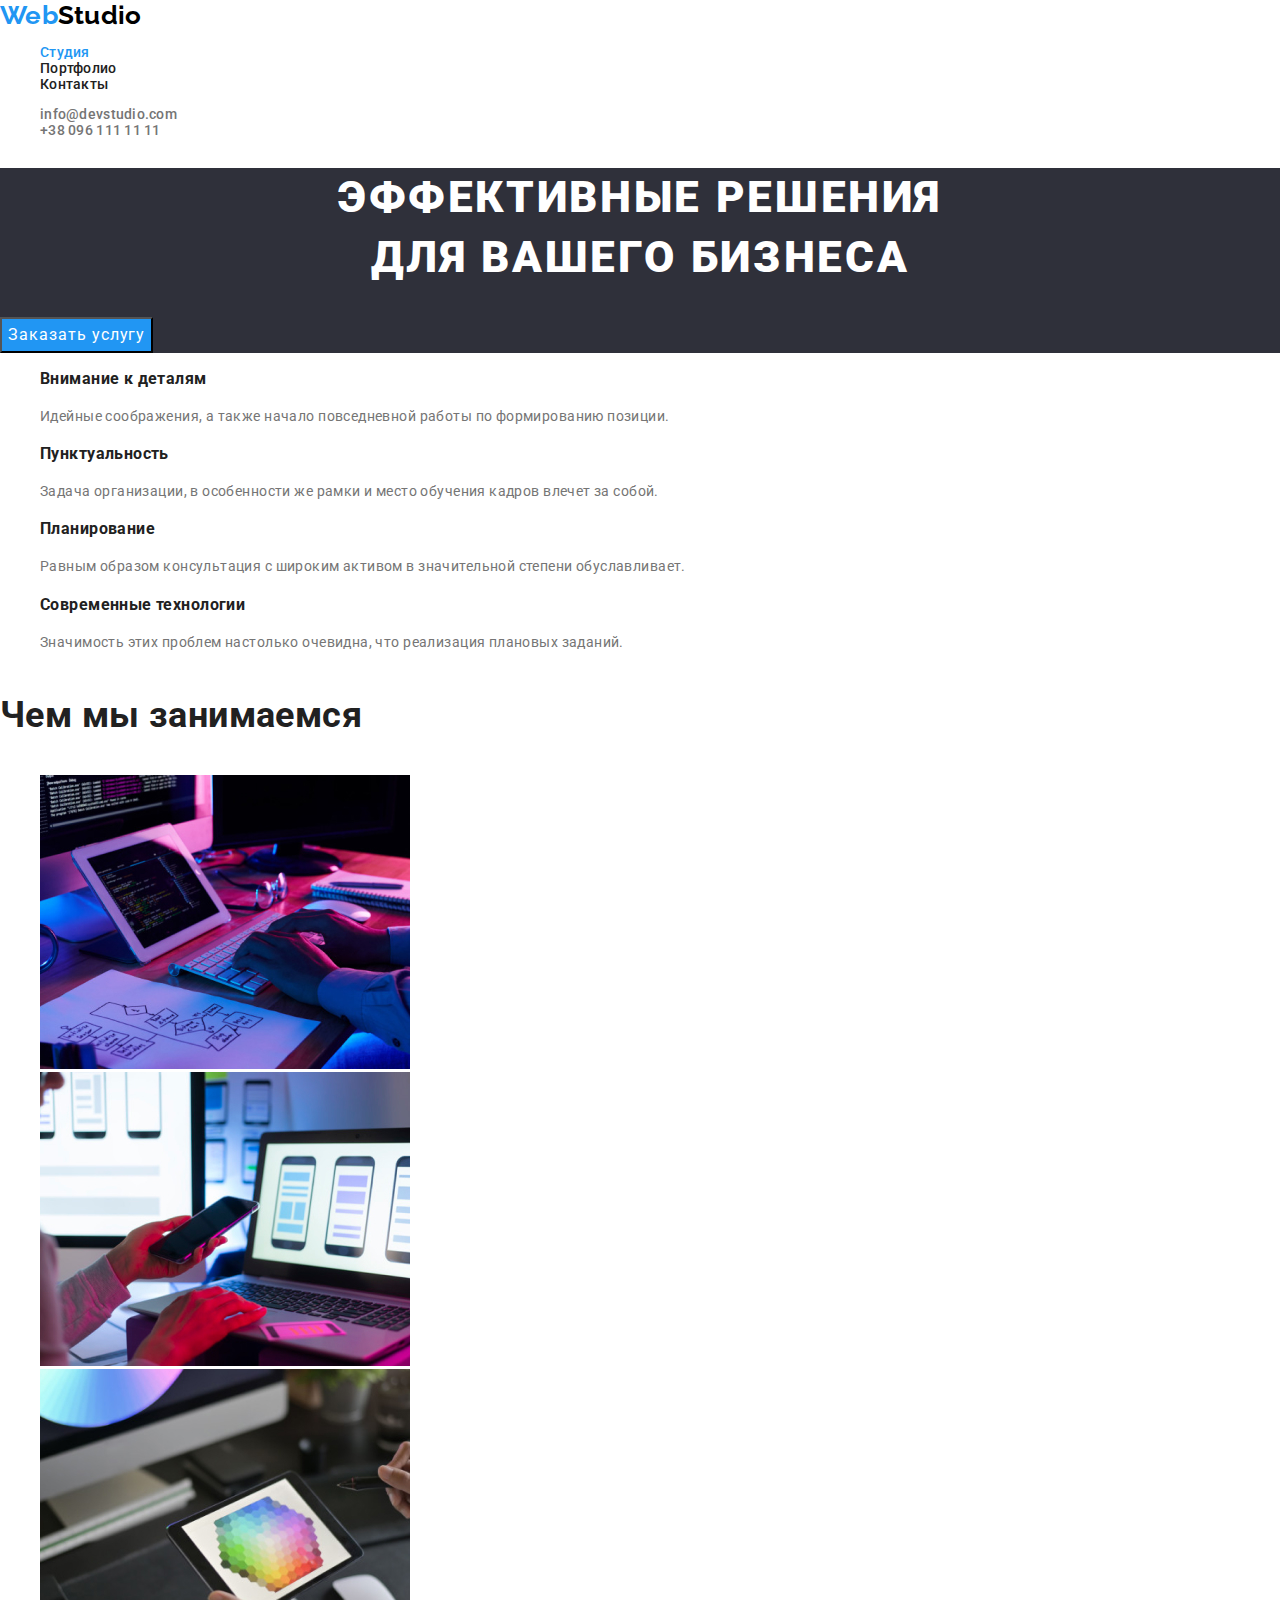
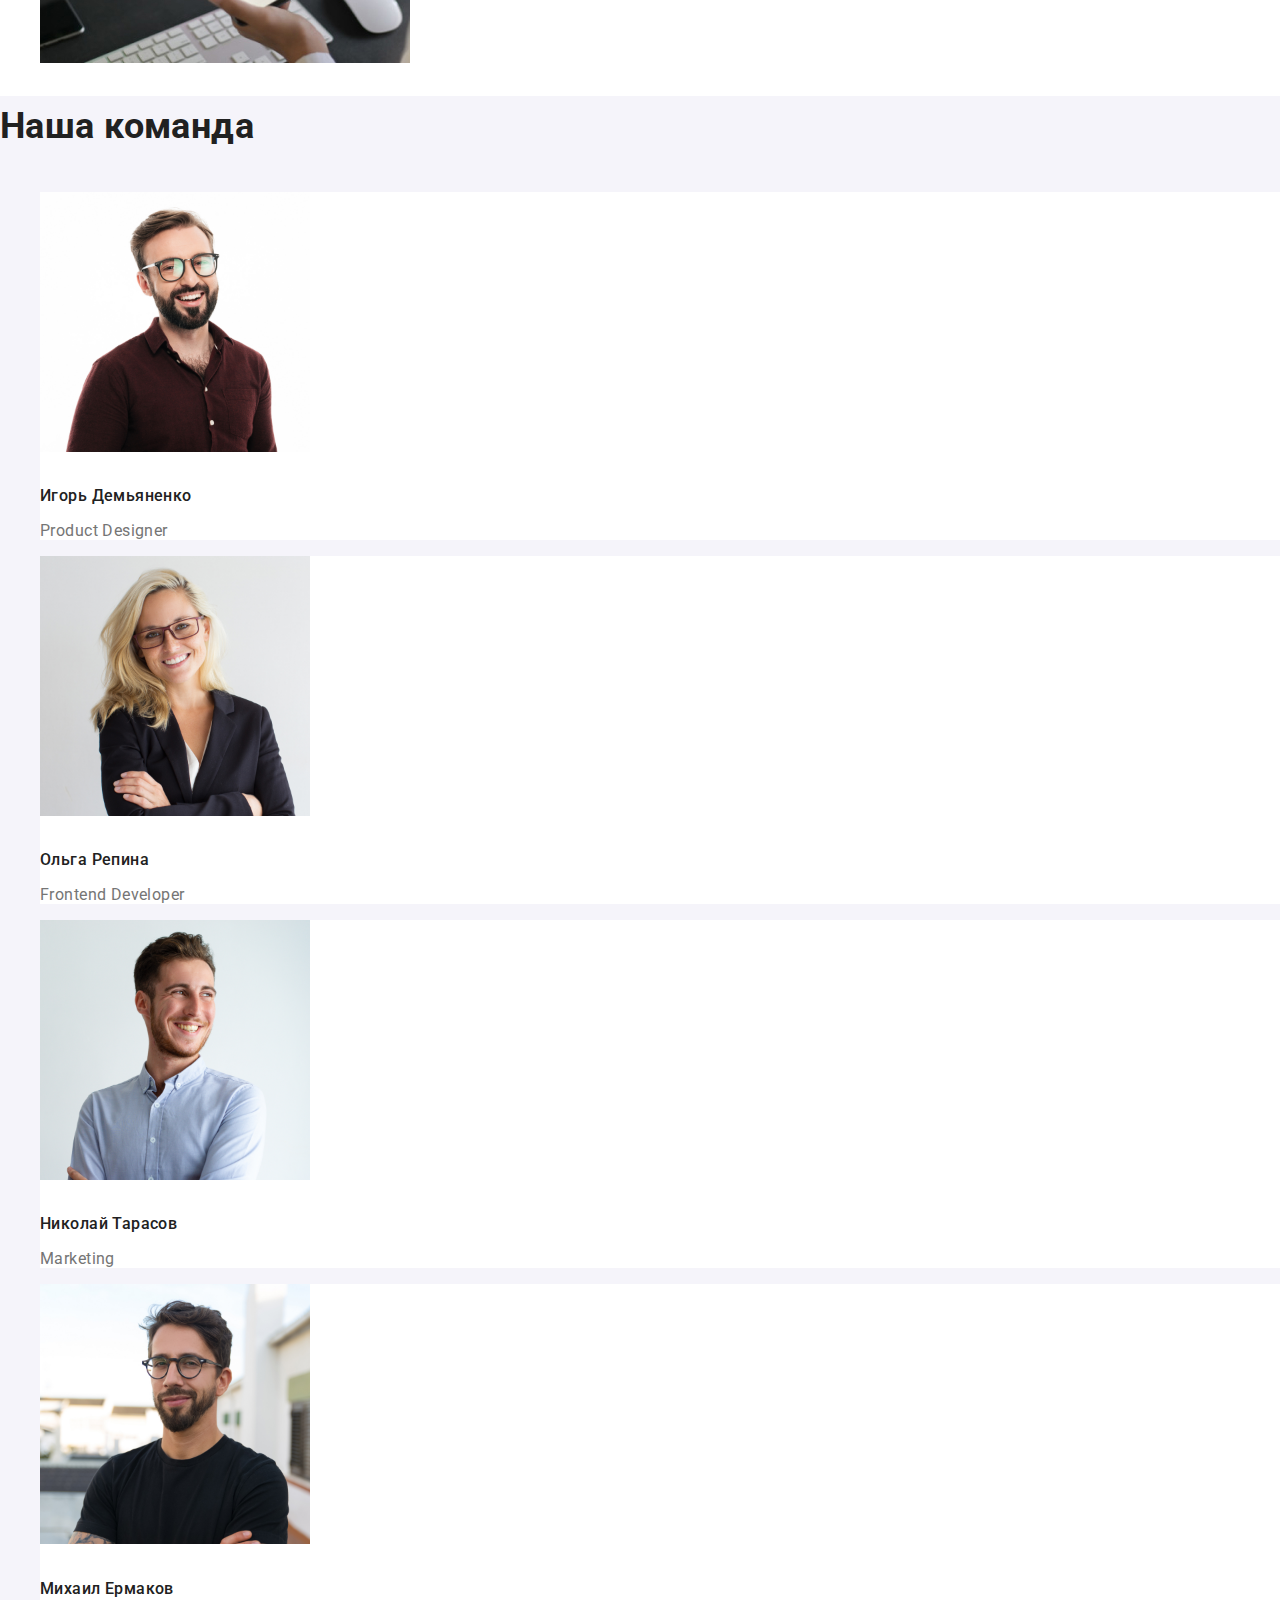
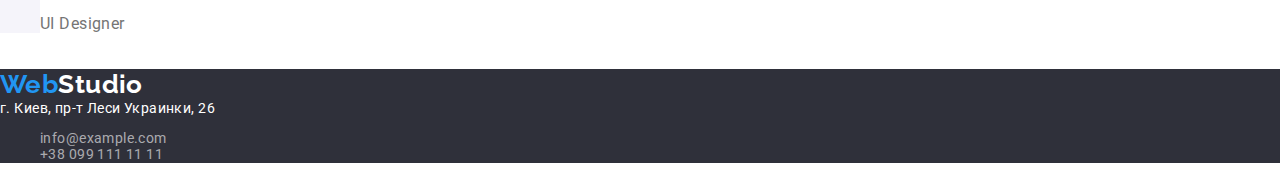
==== index.html @ c45b16a7 "Cоздание нового проекта" ====
<!DOCTYPE html>
<html lang="ru">
<head>
    <meta charset="UTF-8">
    <meta name="viewport" content="width=device-width, initial-scale=1.0">
    <title>WebStudio</title>
    <link rel="stylesheet" href="https://cdnjs.cloudflare.com/ajax/libs/modern-normalize/1.0.0/modern-normalize.min.css">
    <link rel="preconnect" href="https://fonts.gstatic.com">
    <link href="https://fonts.googleapis.com/css2?family=Raleway:wght@700&family=Roboto:wght@400;500;700;900&display=swap" rel="stylesheet">
    <link rel="stylesheet" href="./css/styles.css">
</head>
<body>
<!--Header-->
    <header class="header">

        <nav>
            <a href="./index.html" class="logo-studio"><span class="logo-web">Web</span>Studio</a>
            <ul class="site-nav list">
                <li><a href="./index.html" class="nav-link current">Студия</a></li>
                <li><a href="./portfolio.html" class="nav-link">Портфолио</a></li>                
                <li><a href="" class="nav-link">Контакты</a></li>
            </ul>
        </nav>    
        <ul class="contact list">
            <li><a href="mailto:info@devstudio.com" class="contact-link">info@devstudio.com</a></li>
            <li><a href="tel:+380961111111" class="contact-link">+38 096 111 11 11</a></li>
        </ul>
    </header>
    <main>

        <!--Hero-->

        <section class="section-hero">
        <h1 class="main-theme">ЭФФЕКТИВНЫЕ РЕШЕНИЯ <br> ДЛЯ ВАШЕГО БИЗНЕСА</h1>
        <button type="button" class="hero-button">Заказать услугу</button>        
        </section>
        <!--Преимущества(advantages)-->
        <section class="advantages">
        <h2 class="advantages-title">Преимущества</h2>
        <ul class="list-advantages list">
            <li>
                <h3 class="title">Внимание к деталям</h3>
                <p class="description">Идейные соображения, а также начало повседневной работы по формированию позиции.</p>
            </li>
            <li>
                <h3 class="title">Пунктуальность</h3>
                <p class="description">Задача организации, в особенности же рамки и место обучения кадров влечет за собой.</p>
            </li>
            <li>
                <h3 class="title">Планирование</h3>
                <p class="description">Равным образом консультация с широким активом в значительной степени обуславливает.</p>
            </li>
            <li>
                <h3 class="title">Современные технологии</h3>
                <p class="description">Значимость этих проблем настолько очевидна, что реализация плановых заданий.</p>
            </li>
        </ul>
        </section>

        <!--Чем мы занимаемся(work)-->

        <section class="work">
        <h2 class="work-title">Чем мы занимаемся</h2>
           <ul class="work-img list">
               <li><img src="./images/img_1.jpg" alt="" width="370"></li> 
               <li><img src="./images/img_2.jpg" alt="" width="370"></li> 
               <li><img src="./images/img_3.jpg" alt="" width="370"></li> 
            </ul>    
        </section>

        <!--Наша команда(command)-->

        <section class="command">
        <h2 class="command-title">Наша команда</h2>
        <ul class="command-title list">
            <li class="bloc-command">
                <img src="./images/igor.jpg" alt="Игорь Демьяненко" width="270">
                <h3 class="employee">Игорь Демьяненко</h3>
                <p class="specialty">Product Designer</p>
            </li>
            <li class="bloc-command">
                <img src="./images/olga.jpg" alt="Ольга Репина" width="270">
                <h3 class="employee">Ольга Репина</h3>
                <p class="specialty">Frontend Developer</p>
            </li>
            <li class="bloc-command">
                <img src="./images/nikolay.jpg" alt="Николай Тарасов" width="270">
                <h3 class="employee">Николай Тарасов</h3>
                <p class="specialty">Marketing</p>
            </li>
            <li class="bloc-command">
                <img src="./images/mihail.jpg" alt="Михаил Ермаков" width="270">
                <h3 class="employee">Михаил Ермаков</h3>
                <p class="specialty">UI Designer</p>
            </li>
        </ul>
        </section>
    </main>  

    <!--Footer-->

    <footer class="footer">
        <a href="./index.html" class="log-studio"><span class="logo-web">Web</span>Studio</a>               
        <address class="address">г. Киев, пр-т Леси Украинки, 26</address>        
        <ul class="contact-footer list">
            <li><a href="mailto:info@example.com" class="mail-tel">info@example.com</a></li>
            <li><a href="tel:+380991111111" class="mail-tel">+38 099 111 11 11</a></li>
        </ul>
    </footer>      
</body>
---- css/styles.css ----
/* Цвет Header фона background: #FFFFFF */
/* Цвет Hero фона background: #2F303A */
/* Цвет Преимущества(advantages) фона background: #E5E5E5 */
/* Цвет Чем мы занимаемся(work) фона background: #E5E5E5 */
/* Цвет Наша команда(command) фона background: #F5F4FA */
/* Цвет Наша команда(command) фона background: #2F303A*/
/* Цвет фона фильтра кнопок background: #F5F4FA */

:root {
  --main-text-color: #212121;
  --secondary-text-color: #757575;
  --accent-text-color: #2196f3;
  --white-text-color: #ffffff;
  --footer-text-color: rgba(255, 255, 255, 0.6);
  --logstudio-color: #000000;
  --background-footer-hero: #2f303a;
  --bg-command-color: #f5f4fa;
}

body {
  font-family: "Roboto", sans-serif;
  font-weight: 400;
  font-size: 14px;
  letter-spacing: 0.03em;

  background-color: var(--white-text-color);
}

.list {
  list-style: none;
}

a {
  text-decoration: none;
}

/* Header */

.header {
  background-color: var(--white-text-color);

  font-weight: 500;
  line-height: 1.14;
  letter-spacing: 0.02em;
}

.logo-studio {
  font-family: Raleway;
  font-weight: 700;
  font-size: 26px;
  line-height: 1.19;
  color: var(--logstudio-color);
}
.logo-web {
  color: var(--accent-text-color);
}

.nav-link {
  color: var(--main-text-color);
}
.site-nav .nav-link:hover,
.site-nav .nav-link:focus {
  color: var(--accent-text-color);
}

.site-nav .nav-link.current {
  color: var(--accent-text-color);
}

.contact-link {
  color: var(--secondary-text-color);
}
.contact .contact-link:focus,
.contact .contact-link:hover {
  color: var(--accent-text-color);
}

/* Hero */

.section-hero,
.footer {
  background-color: var(--background-footer-hero);
}

.main-theme {
  text-align: center;
  font-weight: 900;
  font-size: 44px;
  line-height: 1.36;
  letter-spacing: 0.06em;
  color: var(--white-text-color);
}

.hero-button {
  background-color: var(--accent-text-color);

  font-family: inherit;
  font-size: 16px;
  line-height: 1.88;
  letter-spacing: 0.06em;
  color: var(--white-text-color);
}

/* Преимущества(advantages) */

.advantages-title {
  display: none;
}

.title {
  font-weight: 700;
  line-height: 1.14;
  color: var(--main-text-color);
}

.description {
  line-height: 1.71;
  color: var(--secondary-text-color);
}

/* Чем мы занимаемся(work) */

.work-title,
.command-title {
  font-weight: 700;
  font-size: 36px;
  line-height: 1.67;
  color: var(--main-text-color);
}

/* Наша команда(command) */
.command {
  background-color: var(--bg-command-color);
}

.bloc-command {
  background-color: var(--white-text-color);
}

.employee {
  font-weight: 500;
  font-size: 16px;
  line-height: 1.19;
  color: var(--main-text-color);
}

.specialty {
  font-weight: 400;
  font-size: 16px;
  line-height: 1.19;
  color: var(--secondary-text-color);
}
/* Footer */

.log-studio {
  font-family: Raleway;
  font-weight: 700;
  font-size: 26px;
  line-height: 1.19;
  color: var(--white-text-color);
}

.address {
  font-style: normal;
  line-height: 1.17;
  color: var(--white-text-color);
}

.mail-tel {
  line-height: 1.17;
  color: var(--footer-text-color);
}

.mail-tel:hover,
.mail-tel:focus {
  color: var(--accent-text-color);
}

/* ПОРТФОЛИО */

.title-filter {
  display: none;
}
.title-portfolio {
  display: none;
}

/* Фильтр работ */

.button-filter {
  background-color: var(--bg-command-color);

  font-family: inherit;
  font-weight: 500;
  font-size: 16px;
  line-height: 1.63;
  letter-spacing: 0.03em;
  color: var(--main-text-color);
}

.filter-work .button-filter:hover,
.filter-work .button-filter:focus {
  background-color: var(--accent-text-color);
  color: var(--white-text-color);
}

/*Направления работ по фильтру */

/* Наименование примеров направлений работ */
.example {
  font-weight: 700;
  font-size: 18px;
  line-height: 2;
  letter-spacing: 0.06em;
  color: var(--main-text-color);
}

.directions {
  font-size: 16px;
  line-height: 1.875;
  color: var(--secondary-text-color);
}
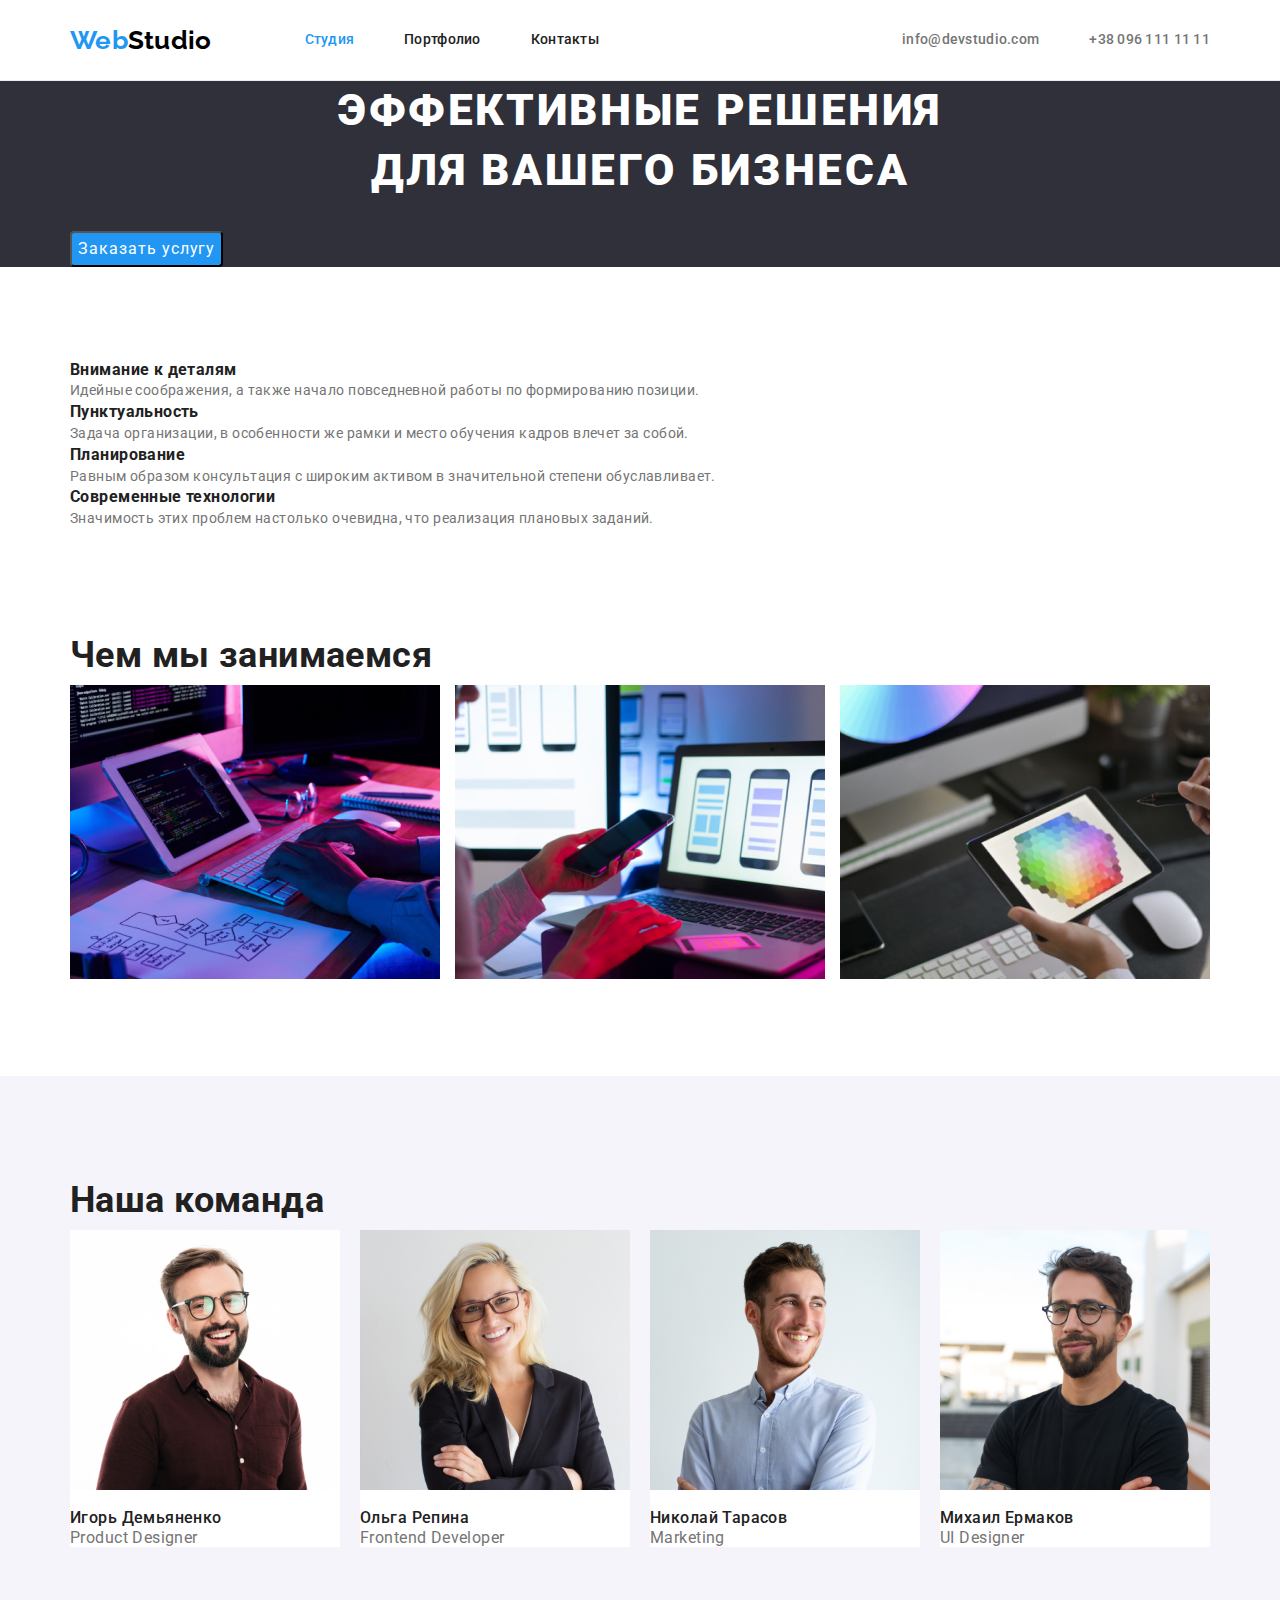
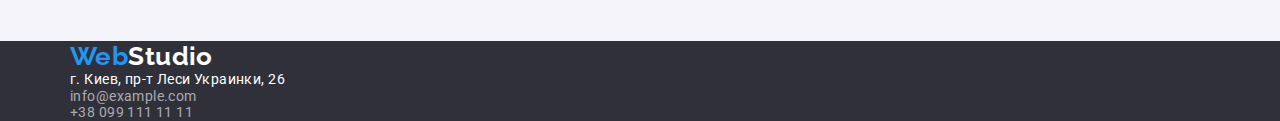
==== commit a43ef372: "flex" ====
--- a/index.html
+++ b/index.html
@@ -12,99 +12,110 @@
 <body>
 <!--Header-->
     <header class="header">
-
-        <nav>
+        <div class="container">
             <a href="./index.html" class="logo-studio"><span class="logo-web">Web</span>Studio</a>
-            <ul class="site-nav list">
-                <li><a href="./index.html" class="nav-link current">Студия</a></li>
-                <li><a href="./portfolio.html" class="nav-link">Портфолио</a></li>                
-                <li><a href="" class="nav-link">Контакты</a></li>
+            <nav class="nav">                
+                <ul class="site-nav list">
+                    <li class="item"><a href="./index.html" class="nav-link current">Студия</a></li>
+                    <li class="item"><a href="./portfolio.html" class="nav-link">Портфолио</a></li>                
+                    <li class="item"><a href="" class="nav-link">Контакты</a></li>
+                </ul>
+            </nav>    
+            <ul class="contact list">
+                <li class="item"><a href="mailto:info@devstudio.com" class="contact-link">info@devstudio.com</a></li>
+                <li class="item"><a href="tel:+380961111111" class="contact-link">+38 096 111 11 11</a></li>
             </ul>
-        </nav>    
-        <ul class="contact list">
-            <li><a href="mailto:info@devstudio.com" class="contact-link">info@devstudio.com</a></li>
-            <li><a href="tel:+380961111111" class="contact-link">+38 096 111 11 11</a></li>
-        </ul>
+        </div>
     </header>
     <main>
 
         <!--Hero-->
 
         <section class="section-hero">
-        <h1 class="main-theme">ЭФФЕКТИВНЫЕ РЕШЕНИЯ <br> ДЛЯ ВАШЕГО БИЗНЕСА</h1>
-        <button type="button" class="hero-button">Заказать услугу</button>        
+            <div class="container">
+                <h1 class="main-theme">ЭФФЕКТИВНЫЕ РЕШЕНИЯ <br> ДЛЯ ВАШЕГО БИЗНЕСА</h1>
+                <button type="button" class="hero-button">Заказать услугу</button>   
+            </div>         
         </section>
         <!--Преимущества(advantages)-->
         <section class="advantages">
-        <h2 class="advantages-title">Преимущества</h2>
-        <ul class="list-advantages list">
-            <li>
-                <h3 class="title">Внимание к деталям</h3>
-                <p class="description">Идейные соображения, а также начало повседневной работы по формированию позиции.</p>
-            </li>
-            <li>
-                <h3 class="title">Пунктуальность</h3>
-                <p class="description">Задача организации, в особенности же рамки и место обучения кадров влечет за собой.</p>
-            </li>
-            <li>
-                <h3 class="title">Планирование</h3>
-                <p class="description">Равным образом консультация с широким активом в значительной степени обуславливает.</p>
-            </li>
-            <li>
-                <h3 class="title">Современные технологии</h3>
-                <p class="description">Значимость этих проблем настолько очевидна, что реализация плановых заданий.</p>
-            </li>
-        </ul>
+            <div class="container">
+                <h2 class="advantages-title">Преимущества</h2>
+                <ul class="list-advantages list">
+                    <li class="item-list">
+                        <h3 class="title">Внимание к деталям</h3>
+                        <p class="description">Идейные соображения, а также начало повседневной работы по формированию позиции.</p>
+                    </li>
+                    <li class="item-list">
+                        <h3 class="title">Пунктуальность</h3>
+                        <p class="description">Задача организации, в особенности же рамки и место обучения кадров влечет за собой.</p>
+                    </li>
+                    <li class="item-list">
+                        <h3 class="title">Планирование</h3>
+                        <p class="description">Равным образом консультация с широким активом в значительной степени обуславливает.</p>
+                    </li>
+                    <li class="item-list">
+                        <h3 class="title">Современные технологии</h3>
+                        <p class="description">Значимость этих проблем настолько очевидна, что реализация плановых заданий.</p>
+                    </li>
+                </ul>
+            </div>    
         </section>
 
         <!--Чем мы занимаемся(work)-->
 
         <section class="work">
-        <h2 class="work-title">Чем мы занимаемся</h2>
-           <ul class="work-img list">
-               <li><img src="./images/img_1.jpg" alt="" width="370"></li> 
-               <li><img src="./images/img_2.jpg" alt="" width="370"></li> 
-               <li><img src="./images/img_3.jpg" alt="" width="370"></li> 
-            </ul>    
+            <div class="container">
+                <h2 class="work-title">Чем мы занимаемся</h2>
+                <ul class="work-img list">
+                    <li class="item"><img src="./images/img_1.jpg" alt="" width="370"></li> 
+                    <li class="item"><img src="./images/img_2.jpg" alt="" width="370"></li> 
+                    <li class="item"><img src="./images/img_3.jpg" alt="" width="370"></li> 
+                </ul>  
+            </div>       
         </section>
 
-        <!--Наша команда(command)-->
+            <!--Наша команда(command)-->
 
         <section class="command">
-        <h2 class="command-title">Наша команда</h2>
-        <ul class="command-title list">
-            <li class="bloc-command">
-                <img src="./images/igor.jpg" alt="Игорь Демьяненко" width="270">
-                <h3 class="employee">Игорь Демьяненко</h3>
-                <p class="specialty">Product Designer</p>
-            </li>
-            <li class="bloc-command">
-                <img src="./images/olga.jpg" alt="Ольга Репина" width="270">
-                <h3 class="employee">Ольга Репина</h3>
-                <p class="specialty">Frontend Developer</p>
-            </li>
-            <li class="bloc-command">
-                <img src="./images/nikolay.jpg" alt="Николай Тарасов" width="270">
-                <h3 class="employee">Николай Тарасов</h3>
-                <p class="specialty">Marketing</p>
-            </li>
-            <li class="bloc-command">
-                <img src="./images/mihail.jpg" alt="Михаил Ермаков" width="270">
-                <h3 class="employee">Михаил Ермаков</h3>
-                <p class="specialty">UI Designer</p>
-            </li>
-        </ul>
+            <div class="container">
+                <h2 class="command-title">Наша команда</h2>
+                <ul class="command-title list">
+                    <li class="bloc-command">
+                        <img src="./images/igor.jpg" alt="Игорь Демьяненко" width="270">
+                        <h3 class="employee">Игорь Демьяненко</h3>
+                        <p class="specialty">Product Designer</p>
+                    </li>
+                    <li class="bloc-command">
+                        <img src="./images/olga.jpg" alt="Ольга Репина" width="270">
+                        <h3 class="employee">Ольга Репина</h3>
+                        <p class="specialty">Frontend Developer</p>
+                    </li>
+                    <li class="bloc-command">
+                        <img src="./images/nikolay.jpg" alt="Николай Тарасов" width="270">
+                        <h3 class="employee">Николай Тарасов</h3>
+                        <p class="specialty">Marketing</p>
+                    </li>
+                    <li class="bloc-command">
+                        <img src="./images/mihail.jpg" alt="Михаил Ермаков" width="270">
+                        <h3 class="employee">Михаил Ермаков</h3>
+                        <p class="specialty">UI Designer</p>
+                    </li>
+                </ul>
+            </div>   
         </section>
     </main>  
 
     <!--Footer-->
 
     <footer class="footer">
-        <a href="./index.html" class="log-studio"><span class="logo-web">Web</span>Studio</a>               
-        <address class="address">г. Киев, пр-т Леси Украинки, 26</address>        
-        <ul class="contact-footer list">
+        <div class="container">
+            <a href="./index.html" class="log-studio"><span class="logo-web">Web</span>Studio</a>               
+            <address class="address">г. Киев, пр-т Леси Украинки, 26</address>        
+            <ul class="contact-footer list">
             <li><a href="mailto:info@example.com" class="mail-tel">info@example.com</a></li>
             <li><a href="tel:+380991111111" class="mail-tel">+38 099 111 11 11</a></li>
-        </ul>
+            </ul>
+        </div>    
     </footer>      
 </body>
--- a/css/styles.css
+++ b/css/styles.css
@@ -15,6 +15,7 @@
   --logstudio-color: #000000;
   --background-footer-hero: #2f303a;
   --bg-command-color: #f5f4fa;
+  --border-bottom-heder: #ececec;
 }
 
 body {
@@ -34,6 +35,32 @@
   text-decoration: none;
 }
 
+ul {
+  margin-top: 0;
+  margin-bottom: 0;
+  padding-left: 0;
+}
+
+h1,
+h2,
+h3,
+p {
+  margin-top: 0;
+  margin-bottom: 0;
+}
+
+.container {
+  width: 1170px;
+  margin-left: auto;
+  margin-right: auto;
+  padding: 0 15px;
+}
+
+.work,
+.command {
+  padding: 94px 0;
+}
+
 /* Header */
 
 .header {
@@ -42,9 +69,17 @@
   font-weight: 500;
   line-height: 1.14;
   letter-spacing: 0.02em;
+  border-bottom: 1px solid var(--border-bottom-heder);
+}
+
+.header > .container {
+  display: flex;
+  align-items: center;
 }
 
 .logo-studio {
+  margin-right: 93px;
+
   font-family: Raleway;
   font-weight: 700;
   font-size: 26px;
@@ -55,7 +90,22 @@
   color: var(--accent-text-color);
 }
 
+.nav {
+  margin-right: auto;
+}
+.site-nav {
+  display: flex;
+}
+
+.site-nav > .item:not(:last-child) {
+  margin-right: 50px;
+}
+
 .nav-link {
+  display: block;
+  padding-top: 32px;
+  padding-bottom: 32px;
+
   color: var(--main-text-color);
 }
 .site-nav .nav-link:hover,
@@ -65,6 +115,14 @@
 
 .site-nav .nav-link.current {
   color: var(--accent-text-color);
+}
+
+.contact {
+  display: flex;
+}
+
+.contact > .item:not(:last-child) {
+  margin-right: 50px;
 }
 
 .contact-link {
@@ -83,6 +141,8 @@
 }
 
 .main-theme {
+  padding-bottom: 30px;
+
   text-align: center;
   font-weight: 900;
   font-size: 44px;
@@ -92,6 +152,10 @@
 }
 
 .hero-button {
+  border-radius: 4px;
+
+  cursor: pointer;
+
   background-color: var(--accent-text-color);
 
   font-family: inherit;
@@ -103,8 +167,20 @@
 
 /* Преимущества(advantages) */
 
+.advantages > .container {
+  padding-top: 94px;
+  display: flex;
+}
+12 .list-advantages > .item-list:not(:last-child) {
+  margin-right: auto;
+}
+
 .advantages-title {
-  display: none;
+  position: absolute;
+  clip: rect(0 0 0 0);
+  width: 1px;
+  height: 1px;
+  margin: -1px;
 }
 
 .title {
@@ -128,6 +204,14 @@
   color: var(--main-text-color);
 }
 
+.work-img {
+  display: flex;
+}
+
+.work-img > .item:not(:last-child) {
+  margin-right: auto;
+}
+
 /* Наша команда(command) */
 .command {
   background-color: var(--bg-command-color);
@@ -137,6 +221,14 @@
   background-color: var(--white-text-color);
 }
 
+.command-title {
+  display: flex;
+}
+
+.command-title > .bloc-command:not(:last-child) {
+  margin-right: auto;
+}
+
 .employee {
   font-weight: 500;
   font-size: 16px;
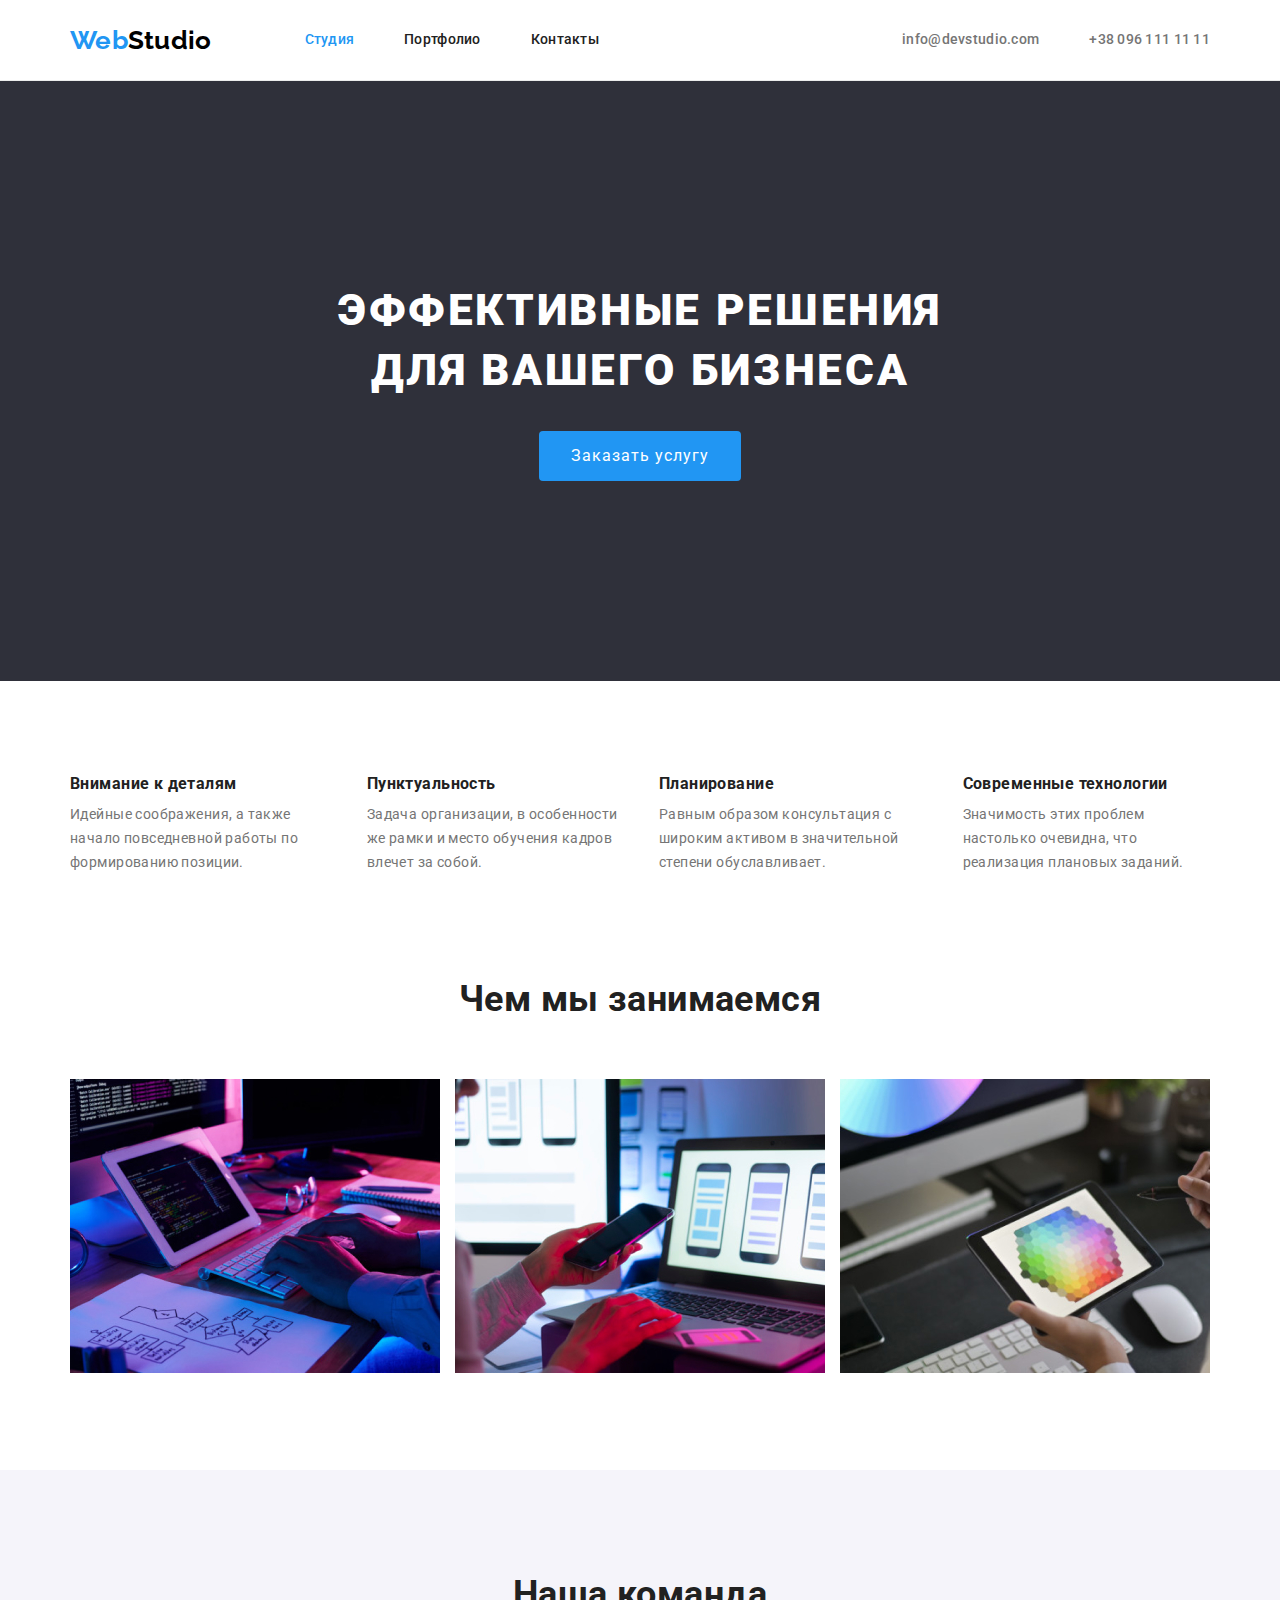
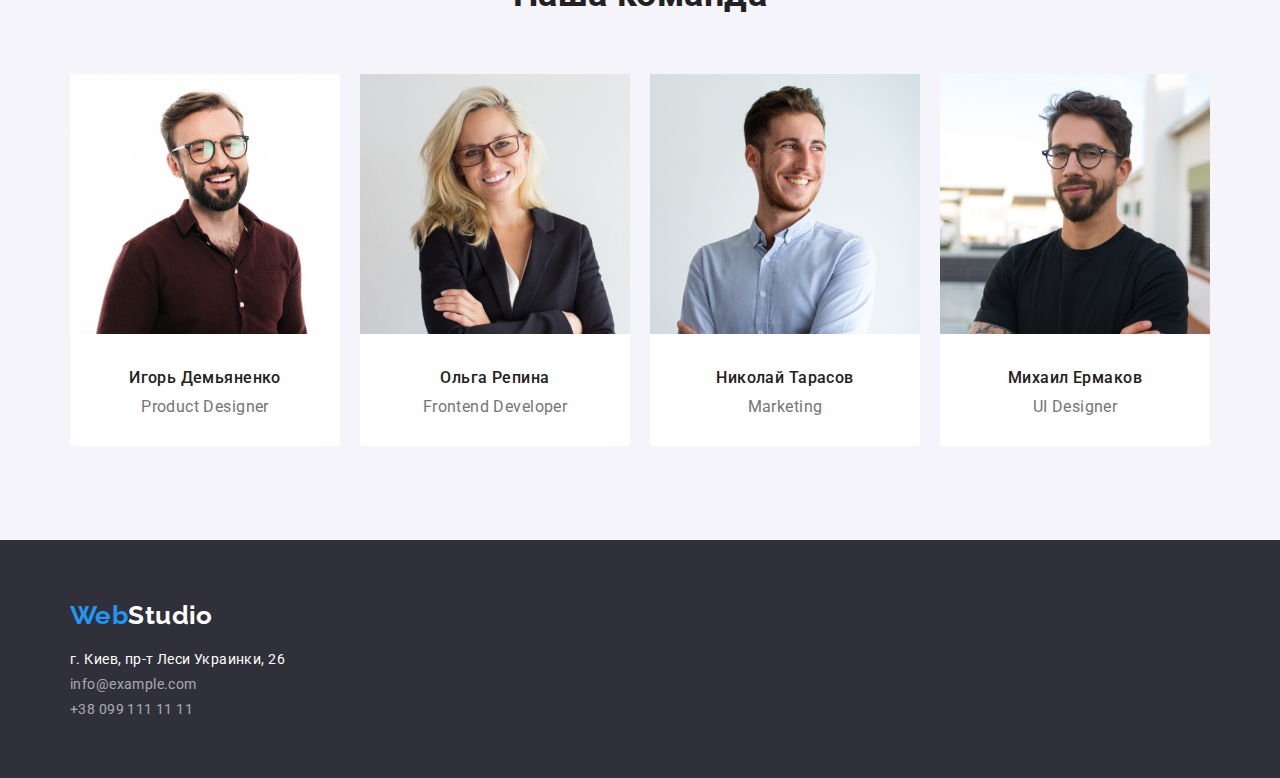
==== commit 6c9ea31b: "Доделал растановку" ====
--- a/index.html
+++ b/index.html
@@ -40,8 +40,8 @@
         <!--Преимущества(advantages)-->
         <section class="advantages">
             <div class="container">
-                <h2 class="advantages-title">Преимущества</h2>
-                <ul class="list-advantages list">
+                <h2 class="advantages-title visually-heeden ">Преимущества</h2>
+                <ul class="list-advantages list" style="display: flex;">
                     <li class="item-list">
                         <h3 class="title">Внимание к деталям</h3>
                         <p class="description">Идейные соображения, а также начало повседневной работы по формированию позиции.</p>
@@ -79,25 +79,25 @@
 
         <section class="command">
             <div class="container">
-                <h2 class="command-title">Наша команда</h2>
+                <h2 class="text-title">Наша команда</h2>
                 <ul class="command-title list">
                     <li class="bloc-command">
-                        <img src="./images/igor.jpg" alt="Игорь Демьяненко" width="270">
+                        <img class="img-command" src="./images/igor.jpg" alt="Игорь Демьяненко" width="270">
                         <h3 class="employee">Игорь Демьяненко</h3>
                         <p class="specialty">Product Designer</p>
                     </li>
                     <li class="bloc-command">
-                        <img src="./images/olga.jpg" alt="Ольга Репина" width="270">
+                        <img class="img-command" src="./images/olga.jpg" alt="Ольга Репина" width="270">
                         <h3 class="employee">Ольга Репина</h3>
                         <p class="specialty">Frontend Developer</p>
                     </li>
                     <li class="bloc-command">
-                        <img src="./images/nikolay.jpg" alt="Николай Тарасов" width="270">
+                        <img class="img-command" src="./images/nikolay.jpg" alt="Николай Тарасов" width="270">
                         <h3 class="employee">Николай Тарасов</h3>
                         <p class="specialty">Marketing</p>
                     </li>
                     <li class="bloc-command">
-                        <img src="./images/mihail.jpg" alt="Михаил Ермаков" width="270">
+                        <img class="img-command" src="./images/mihail.jpg" alt="Михаил Ермаков" width="270">
                         <h3 class="employee">Михаил Ермаков</h3>
                         <p class="specialty">UI Designer</p>
                     </li>
@@ -113,8 +113,8 @@
             <a href="./index.html" class="log-studio"><span class="logo-web">Web</span>Studio</a>               
             <address class="address">г. Киев, пр-т Леси Украинки, 26</address>        
             <ul class="contact-footer list">
-            <li><a href="mailto:info@example.com" class="mail-tel">info@example.com</a></li>
-            <li><a href="tel:+380991111111" class="mail-tel">+38 099 111 11 11</a></li>
+                <li class="footer-link"><a href="mailto:info@example.com" class="mail">info@example.com</a></li>
+                <li class="footer-link"><a href="tel:+380991111111" class="tel">+38 099 111 11 11</a></li>
             </ul>
         </div>    
     </footer>      
--- a/css/styles.css
+++ b/css/styles.css
@@ -16,6 +16,7 @@
   --background-footer-hero: #2f303a;
   --bg-command-color: #f5f4fa;
   --border-bottom-heder: #ececec;
+  --border-directions-work-color: #eeeeee;
 }
 
 body {
@@ -140,8 +141,13 @@
   background-color: var(--background-footer-hero);
 }
 
+.section-hero {
+  padding-top: 200px;
+  padding-bottom: 200px;
+}
+
 .main-theme {
-  padding-bottom: 30px;
+  margin-bottom: 30px;
 
   text-align: center;
   font-weight: 900;
@@ -153,9 +159,15 @@
 
 .hero-button {
   border-radius: 4px;
-
+  display: block;
+  border: none;
   cursor: pointer;
-
+  margin-left: auto;
+  margin-right: auto;
+  padding-top: 10px;
+  padding-bottom: 10px;
+  padding-right: 32px;
+  padding-left: 32px;
   background-color: var(--accent-text-color);
 
   font-family: inherit;
@@ -171,11 +183,11 @@
   padding-top: 94px;
   display: flex;
 }
-12 .list-advantages > .item-list:not(:last-child) {
-  margin-right: auto;
-}
-
-.advantages-title {
+.list-advantages > .item-list:not(:last-child) {
+  margin-right: 30px;
+}
+
+.visually-heeden {
   position: absolute;
   clip: rect(0 0 0 0);
   width: 1px;
@@ -184,6 +196,7 @@
 }
 
 .title {
+  margin-bottom: 10px;
   font-weight: 700;
   line-height: 1.14;
   color: var(--main-text-color);
@@ -197,7 +210,10 @@
 /* Чем мы занимаемся(work) */
 
 .work-title,
-.command-title {
+.text-title {
+  margin-bottom: 50px;
+  text-align: center;
+
   font-weight: 700;
   font-size: 36px;
   line-height: 1.67;
@@ -219,6 +235,7 @@
 
 .bloc-command {
   background-color: var(--white-text-color);
+  border-radius: 0px 0px 4px 4px;
 }
 
 .command-title {
@@ -229,7 +246,14 @@
   margin-right: auto;
 }
 
+.img-command {
+  margin-bottom: 30px;
+}
+
 .employee {
+  margin-bottom: 10px;
+  text-align: center;
+
   font-weight: 500;
   font-size: 16px;
   line-height: 1.19;
@@ -237,12 +261,19 @@
 }
 
 .specialty {
+  margin-bottom: 30px;
+  text-align: center;
+
   font-weight: 400;
   font-size: 16px;
   line-height: 1.19;
   color: var(--secondary-text-color);
 }
 /* Footer */
+.footer {
+  padding-top: 60px;
+  padding-bottom: 60px;
+}
 
 .log-studio {
   font-family: Raleway;
@@ -253,18 +284,28 @@
 }
 
 .address {
+  margin-top: 20px;
   font-style: normal;
   line-height: 1.17;
   color: var(--white-text-color);
 }
 
-.mail-tel {
+.footer-link {
+  margin-top: 9px;
+  display: block;
+}
+.mail,
+.tel {
   line-height: 1.17;
   color: var(--footer-text-color);
 }
 
-.mail-tel:hover,
-.mail-tel:focus {
+.mail:hover,
+.mail:focus {
+  color: var(--accent-text-color);
+}
+.tel:hover,
+.tel:focus {
   color: var(--accent-text-color);
 }
 
@@ -279,7 +320,28 @@
 
 /* Фильтр работ */
 
+.filter {
+  padding-top: 94px;
+  padding-bottom: 94px;
+}
+
+.filter-work > .filter-link:not(:last-child) {
+  margin-right: 8px;
+}
+
+.filter-work {
+  justify-content: center;
+}
+
 .button-filter {
+  margin-bottom: 50px;
+  padding-top: 6px;
+  padding-right: 22px;
+  padding-bottom: 6px;
+  padding-left: 22px;
+  border: none;
+  cursor: pointer;
+
   background-color: var(--bg-command-color);
 
   font-family: inherit;
@@ -299,16 +361,43 @@
 /*Направления работ по фильтру */
 
 /* Наименование примеров направлений работ */
+.scroll {
+  display: flex;
+  flex-wrap: wrap;
+}
+
+.directions-work:not(:nth-child(3n)) {
+  margin-right: auto;
+}
+.directions-work:nth-child(-n + 6) {
+  margin-bottom: 30px;
+}
+.directions-work {
+  border: 1px solid var(--border-directions-work-color);
+}
+
+.img-directions {
+  margin-bottom: 20px;
+}
+
 .example {
   font-weight: 700;
   font-size: 18px;
   line-height: 2;
   letter-spacing: 0.06em;
   color: var(--main-text-color);
+
+  padding-right: 24px;
+  padding-left: 24px;
+  margin-bottom: 4px;
 }
 
 .directions {
   font-size: 16px;
   line-height: 1.875;
   color: var(--secondary-text-color);
-}
+
+  margin-bottom: 20px;
+  padding-right: 24px;
+  padding-left: 24px;
+}
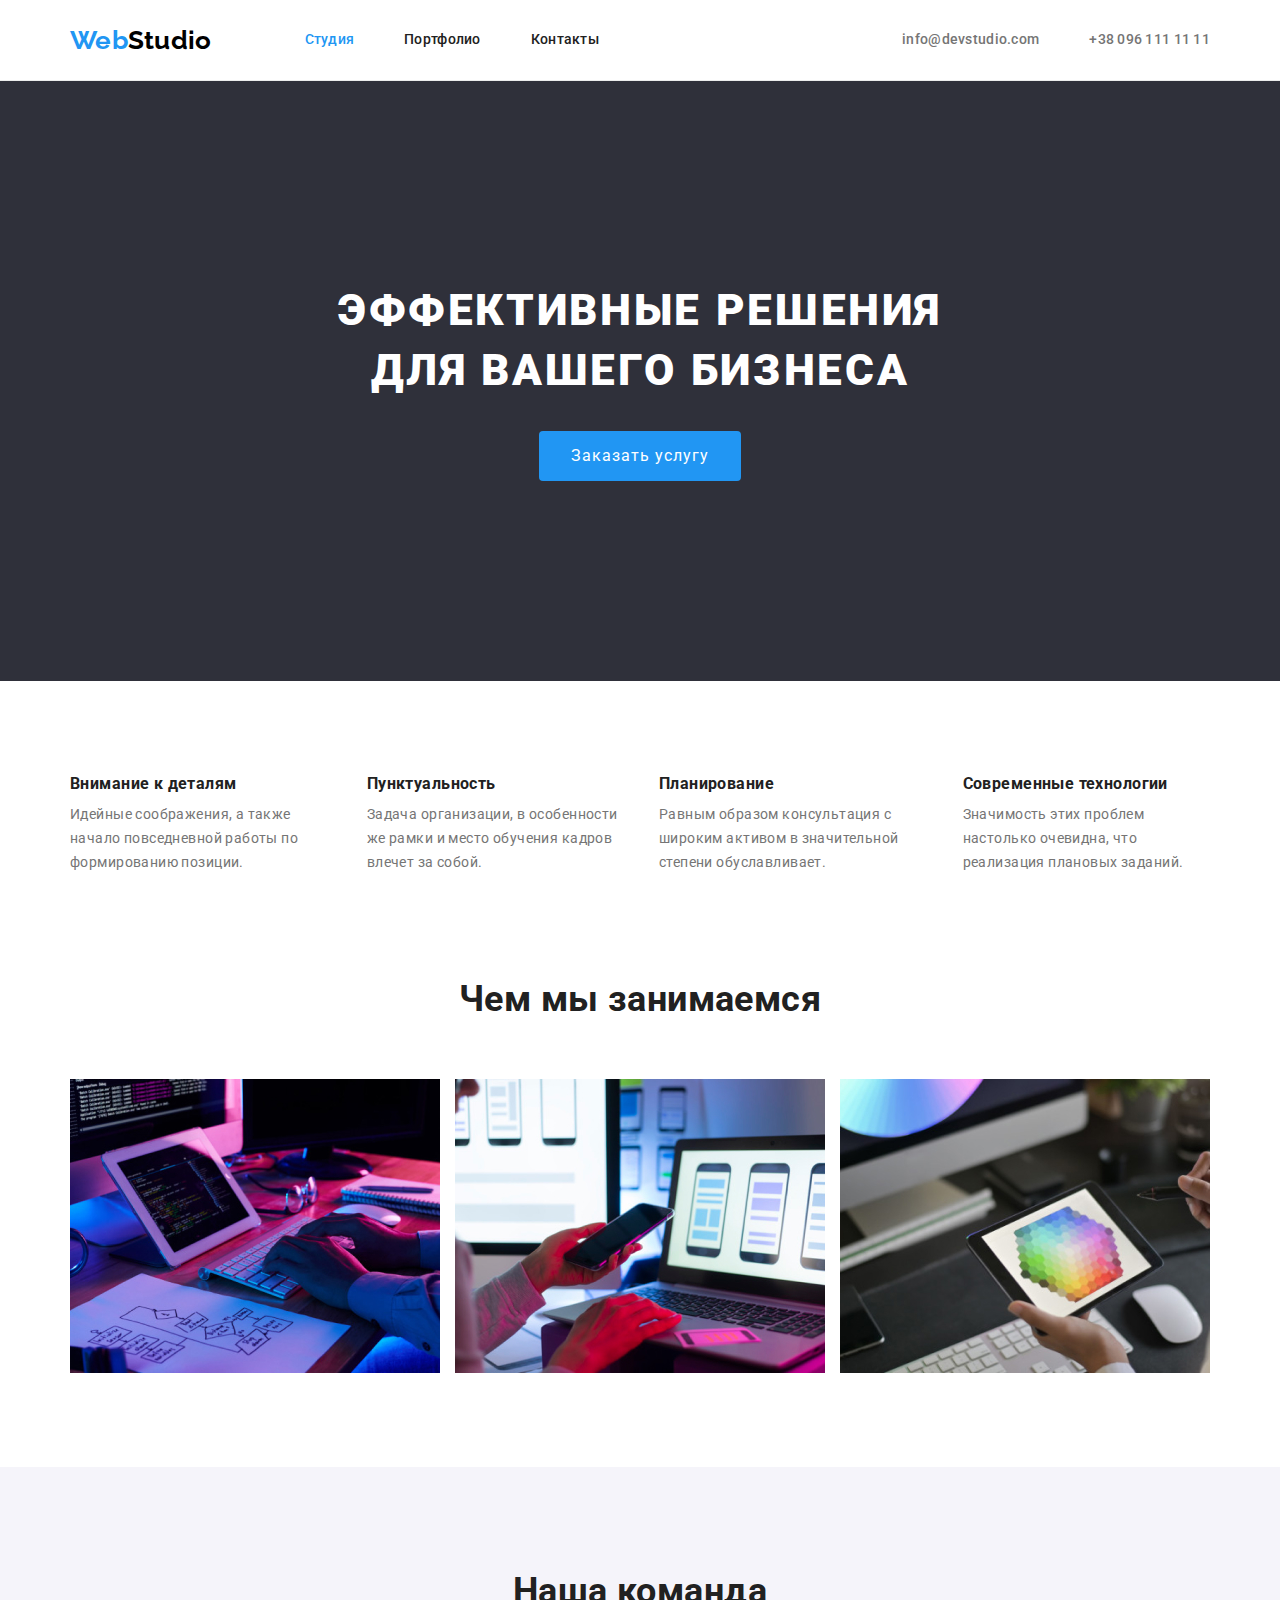
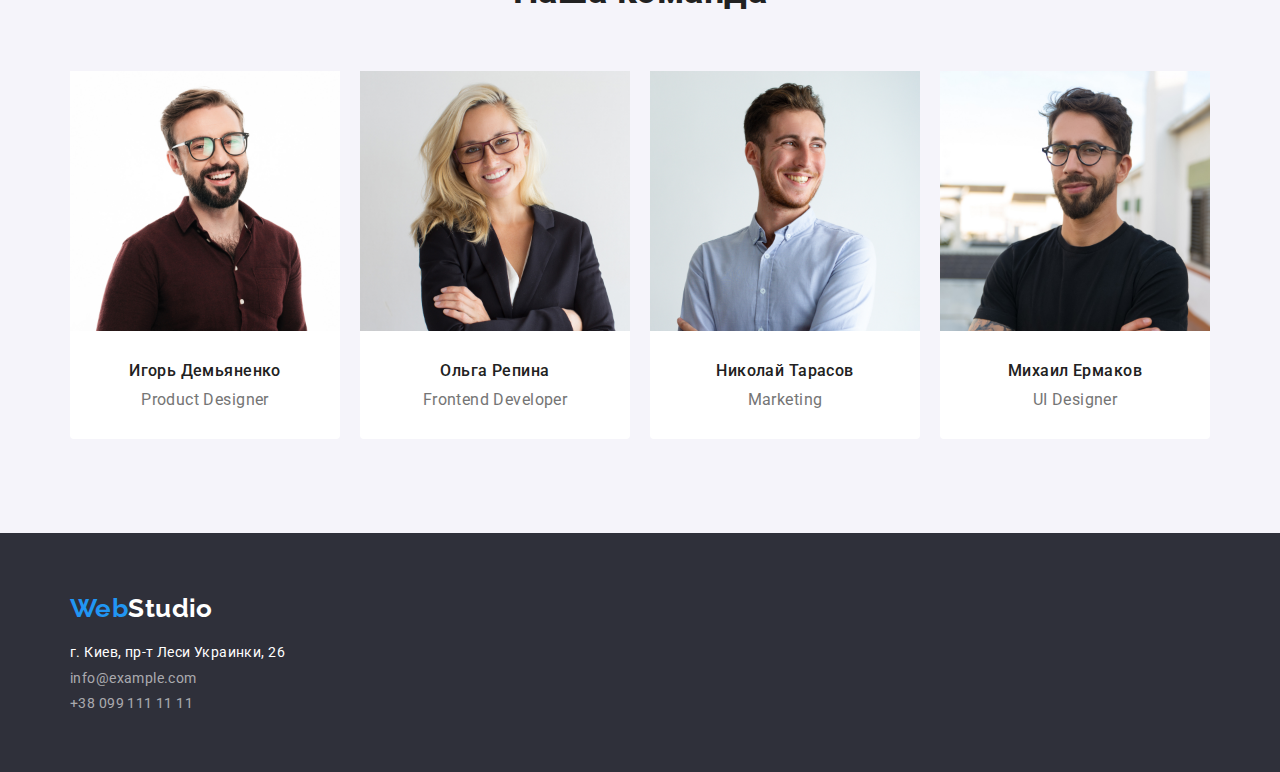
==== commit a2b475b2: "Убрал растояние под картинками" ====
--- a/index.html
+++ b/index.html
@@ -68,9 +68,9 @@
             <div class="container">
                 <h2 class="work-title">Чем мы занимаемся</h2>
                 <ul class="work-img list">
-                    <li class="item"><img src="./images/img_1.jpg" alt="" width="370"></li> 
-                    <li class="item"><img src="./images/img_2.jpg" alt="" width="370"></li> 
-                    <li class="item"><img src="./images/img_3.jpg" alt="" width="370"></li> 
+                    <li class="item"><img class="img-item " src="./images/img_1.jpg" alt="" width="370"></li> 
+                    <li class="item"><img class="img-item " src="./images/img_2.jpg" alt="" width="370"></li> 
+                    <li class="item"><img class="img-item " src="./images/img_3.jpg" alt="" width="370"></li> 
                 </ul>  
             </div>       
         </section>
--- a/css/styles.css
+++ b/css/styles.css
@@ -223,6 +223,9 @@
 .work-img {
   display: flex;
 }
+.img-item {
+  display: block;
+}
 
 .work-img > .item:not(:last-child) {
   margin-right: auto;
@@ -247,6 +250,7 @@
 }
 
 .img-command {
+  display: block;
   margin-bottom: 30px;
 }
 
@@ -310,13 +314,6 @@
 }
 
 /* ПОРТФОЛИО */
-
-.title-filter {
-  display: none;
-}
-.title-portfolio {
-  display: none;
-}
 
 /* Фильтр работ */
 
@@ -378,6 +375,7 @@
 
 .img-directions {
   margin-bottom: 20px;
+  display: block;
 }
 
 .example {
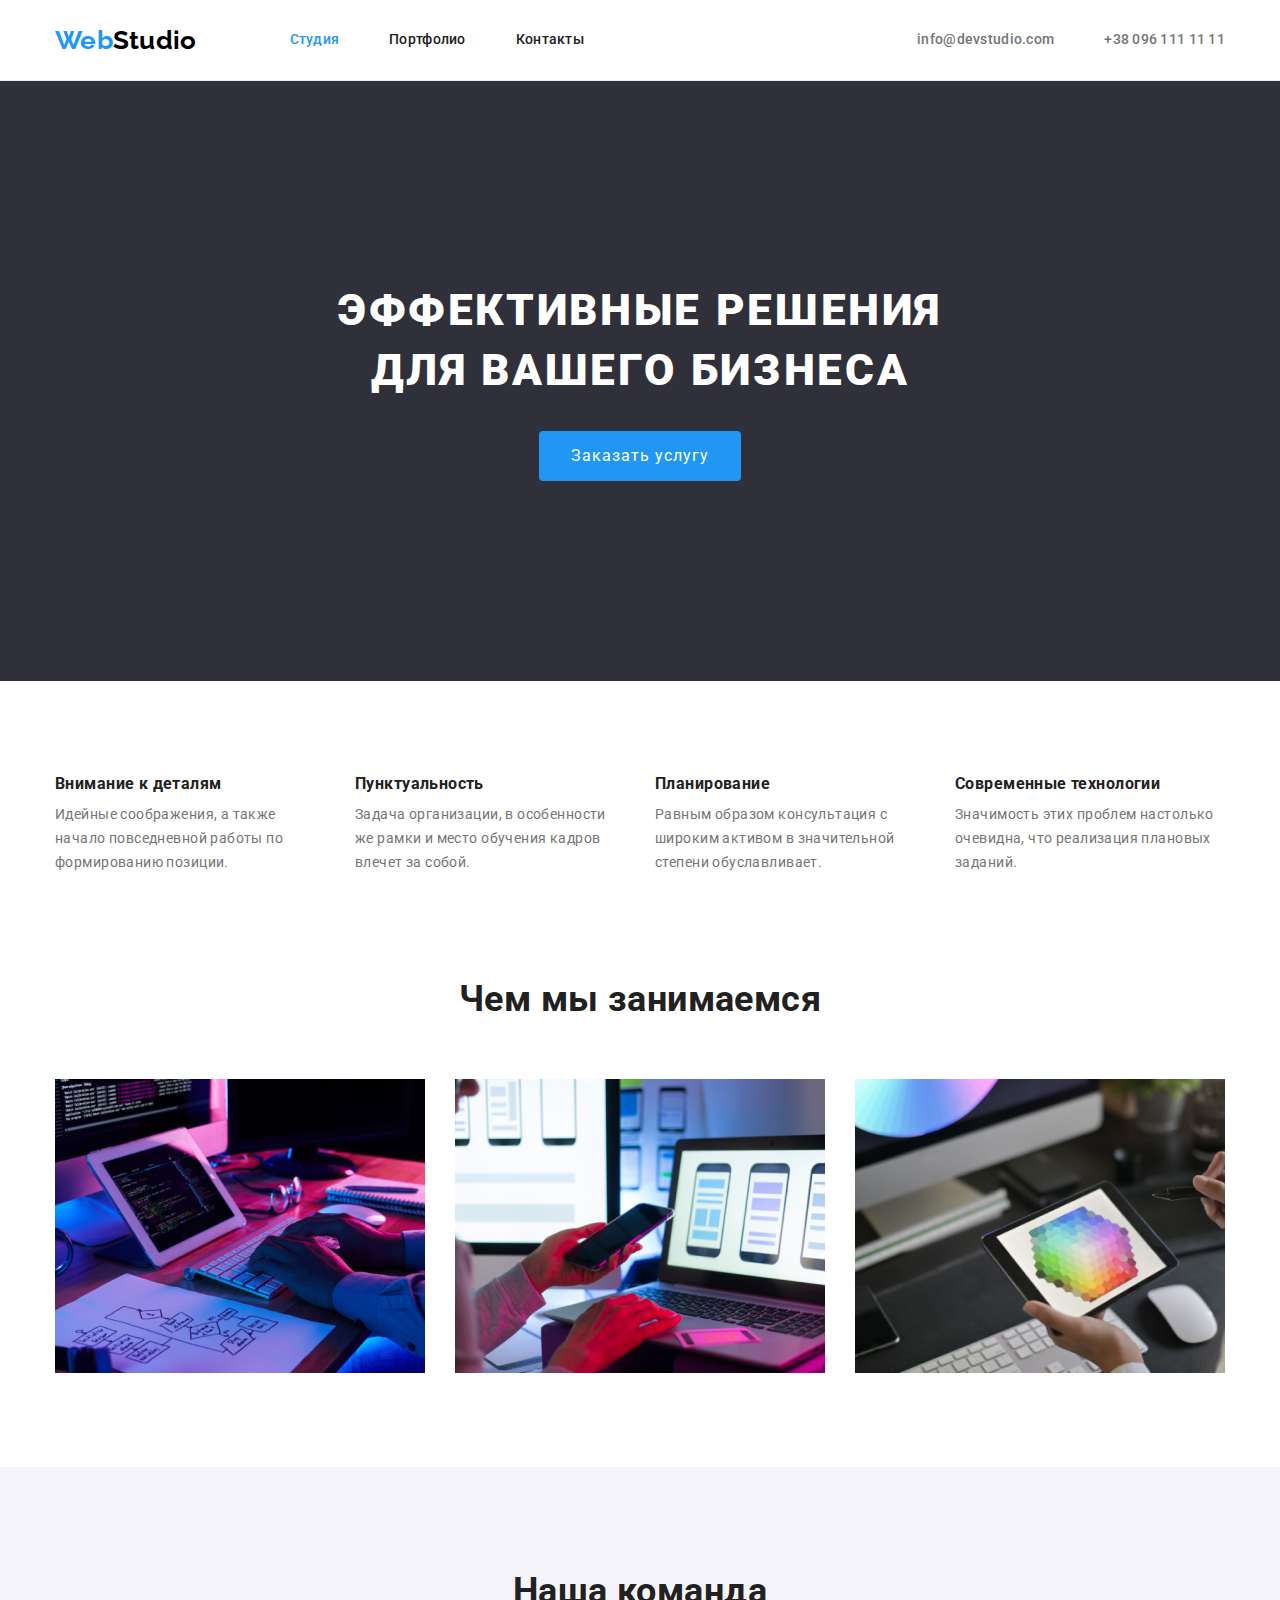
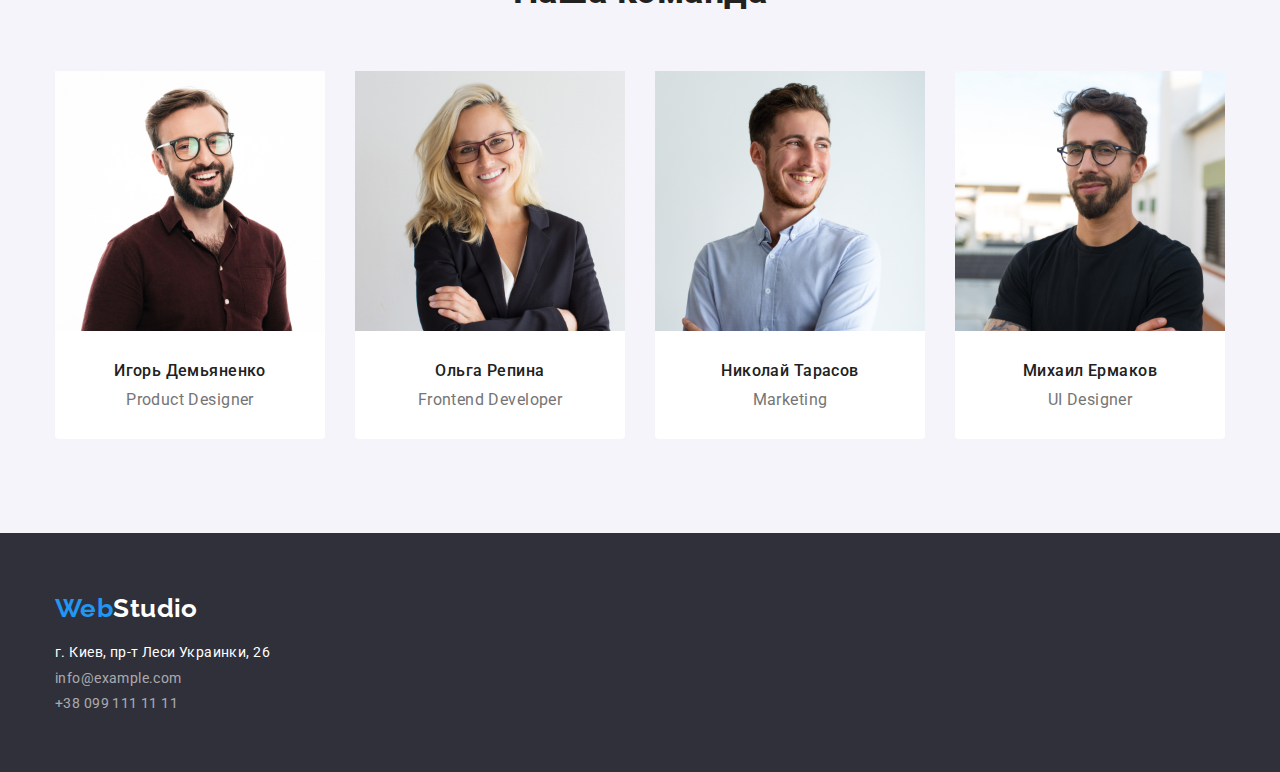
==== commit aedff89e: "Корректировка сss" ====
--- a/index.html
+++ b/index.html
@@ -33,8 +33,11 @@
 
         <section class="section-hero">
             <div class="container">
-                <h1 class="main-theme">ЭФФЕКТИВНЫЕ РЕШЕНИЯ <br> ДЛЯ ВАШЕГО БИЗНЕСА</h1>
-                <button type="button" class="hero-button">Заказать услугу</button>   
+                   
+                    <h1 class="main-theme">ЭФФЕКТИВНЫЕ РЕШЕНИЯ ДЛЯ ВАШЕГО БИЗНЕСА</h1>
+                    <button type="button" class="hero-button">Заказать услугу</button>   
+                    
+                
             </div>         
         </section>
         <!--Преимущества(advantages)-->
@@ -83,23 +86,32 @@
                 <ul class="command-title list">
                     <li class="bloc-command">
                         <img class="img-command" src="./images/igor.jpg" alt="Игорь Демьяненко" width="270">
-                        <h3 class="employee">Игорь Демьяненко</h3>
-                        <p class="specialty">Product Designer</p>
+                        <div class="bclock-employee">
+                            <h3 class="employee">Игорь Демьяненко</h3>
+                            <p class="specialty">Product Designer</p>
+                        </div>
                     </li>
                     <li class="bloc-command">
                         <img class="img-command" src="./images/olga.jpg" alt="Ольга Репина" width="270">
-                        <h3 class="employee">Ольга Репина</h3>
-                        <p class="specialty">Frontend Developer</p>
+                        <div class="bclock-employee">  
+                            <h3 class="employee">Ольга Репина</h3>
+                            <p class="specialty">Frontend Developer</p>
+                        </div>
                     </li>
+
                     <li class="bloc-command">
                         <img class="img-command" src="./images/nikolay.jpg" alt="Николай Тарасов" width="270">
-                        <h3 class="employee">Николай Тарасов</h3>
-                        <p class="specialty">Marketing</p>
+                        <div class="bclock-employee">
+                            <h3 class="employee">Николай Тарасов</h3>
+                            <p class="specialty">Marketing</p>
+                        </div>    
                     </li>
                     <li class="bloc-command">
                         <img class="img-command" src="./images/mihail.jpg" alt="Михаил Ермаков" width="270">
-                        <h3 class="employee">Михаил Ермаков</h3>
-                        <p class="specialty">UI Designer</p>
+                        <div class="bclock-employee">
+                            <h3 class="employee">Михаил Ермаков</h3>
+                            <p class="specialty">UI Designer</p>
+                        </div>
                     </li>
                 </ul>
             </div>   
--- a/css/styles.css
+++ b/css/styles.css
@@ -51,15 +51,11 @@
 }
 
 .container {
-  width: 1170px;
+  width: 1200px;
   margin-left: auto;
   margin-right: auto;
-  padding: 0 15px;
-}
-
-.work,
-.command {
-  padding: 94px 0;
+  padding-right: 15px;
+  padding-left: 15px;
 }
 
 /* Header */
@@ -127,6 +123,10 @@
 }
 
 .contact-link {
+  display: block;
+  padding-top: 32px;
+  padding-bottom: 32px;
+
   color: var(--secondary-text-color);
 }
 .contact .contact-link:focus,
@@ -147,9 +147,13 @@
 }
 
 .main-theme {
+  text-align: center;
   margin-bottom: 30px;
-
-  text-align: center;
+  width: 696px;
+
+  margin-left: auto;
+  margin-right: auto;
+
   font-weight: 900;
   font-size: 44px;
   line-height: 1.36;
@@ -179,8 +183,9 @@
 
 /* Преимущества(advantages) */
 
-.advantages > .container {
+.advantages {
   padding-top: 94px;
+
   display: flex;
 }
 .list-advantages > .item-list:not(:last-child) {
@@ -195,6 +200,10 @@
   margin: -1px;
 }
 
+.item-list {
+  width: 270px;
+}
+
 .title {
   margin-bottom: 10px;
   font-weight: 700;
@@ -208,6 +217,11 @@
 }
 
 /* Чем мы занимаемся(work) */
+.work,
+.command {
+  padding-top: 94px;
+  padding-bottom: 94px;
+}
 
 .work-title,
 .text-title {
@@ -228,7 +242,7 @@
 }
 
 .work-img > .item:not(:last-child) {
-  margin-right: auto;
+  margin-right: 30px;
 }
 
 /* Наша команда(command) */
@@ -246,12 +260,16 @@
 }
 
 .command-title > .bloc-command:not(:last-child) {
-  margin-right: auto;
+  margin-right: 30px;
 }
 
 .img-command {
   display: block;
-  margin-bottom: 30px;
+}
+
+.bclock-employee {
+  padding-top: 30px;
+  padding-bottom: 30px;
 }
 
 .employee {
@@ -265,7 +283,6 @@
 }
 
 .specialty {
-  margin-bottom: 30px;
   text-align: center;
 
   font-weight: 400;
@@ -280,6 +297,8 @@
 }
 
 .log-studio {
+  display: block;
+  margin-bottom: 20px;
   font-family: Raleway;
   font-weight: 700;
   font-size: 26px;
@@ -288,16 +307,21 @@
 }
 
 .address {
-  margin-top: 20px;
   font-style: normal;
   line-height: 1.17;
   color: var(--white-text-color);
+  margin-bottom: 9px;
 }
 
 .footer-link {
-  margin-top: 9px;
-  display: block;
-}
+  display: block;
+  padding-bottom: 9px;
+}
+
+.footer-link:last-child {
+  padding-bottom: 0px;
+}
+
 .mail,
 .tel {
   line-height: 1.17;
@@ -327,11 +351,14 @@
 }
 
 .filter-work {
+  margin-bottom: 50px;
+}
+
+.filter-work {
   justify-content: center;
 }
 
 .button-filter {
-  margin-bottom: 50px;
   padding-top: 6px;
   padding-right: 22px;
   padding-bottom: 6px;
@@ -373,8 +400,12 @@
   border: 1px solid var(--border-directions-work-color);
 }
 
+.block-work {
+  padding-top: 20px;
+  padding-bottom: 20px;
+}
+
 .img-directions {
-  margin-bottom: 20px;
   display: block;
 }
 
@@ -395,7 +426,6 @@
   line-height: 1.875;
   color: var(--secondary-text-color);
 
-  margin-bottom: 20px;
   padding-right: 24px;
   padding-left: 24px;
 }
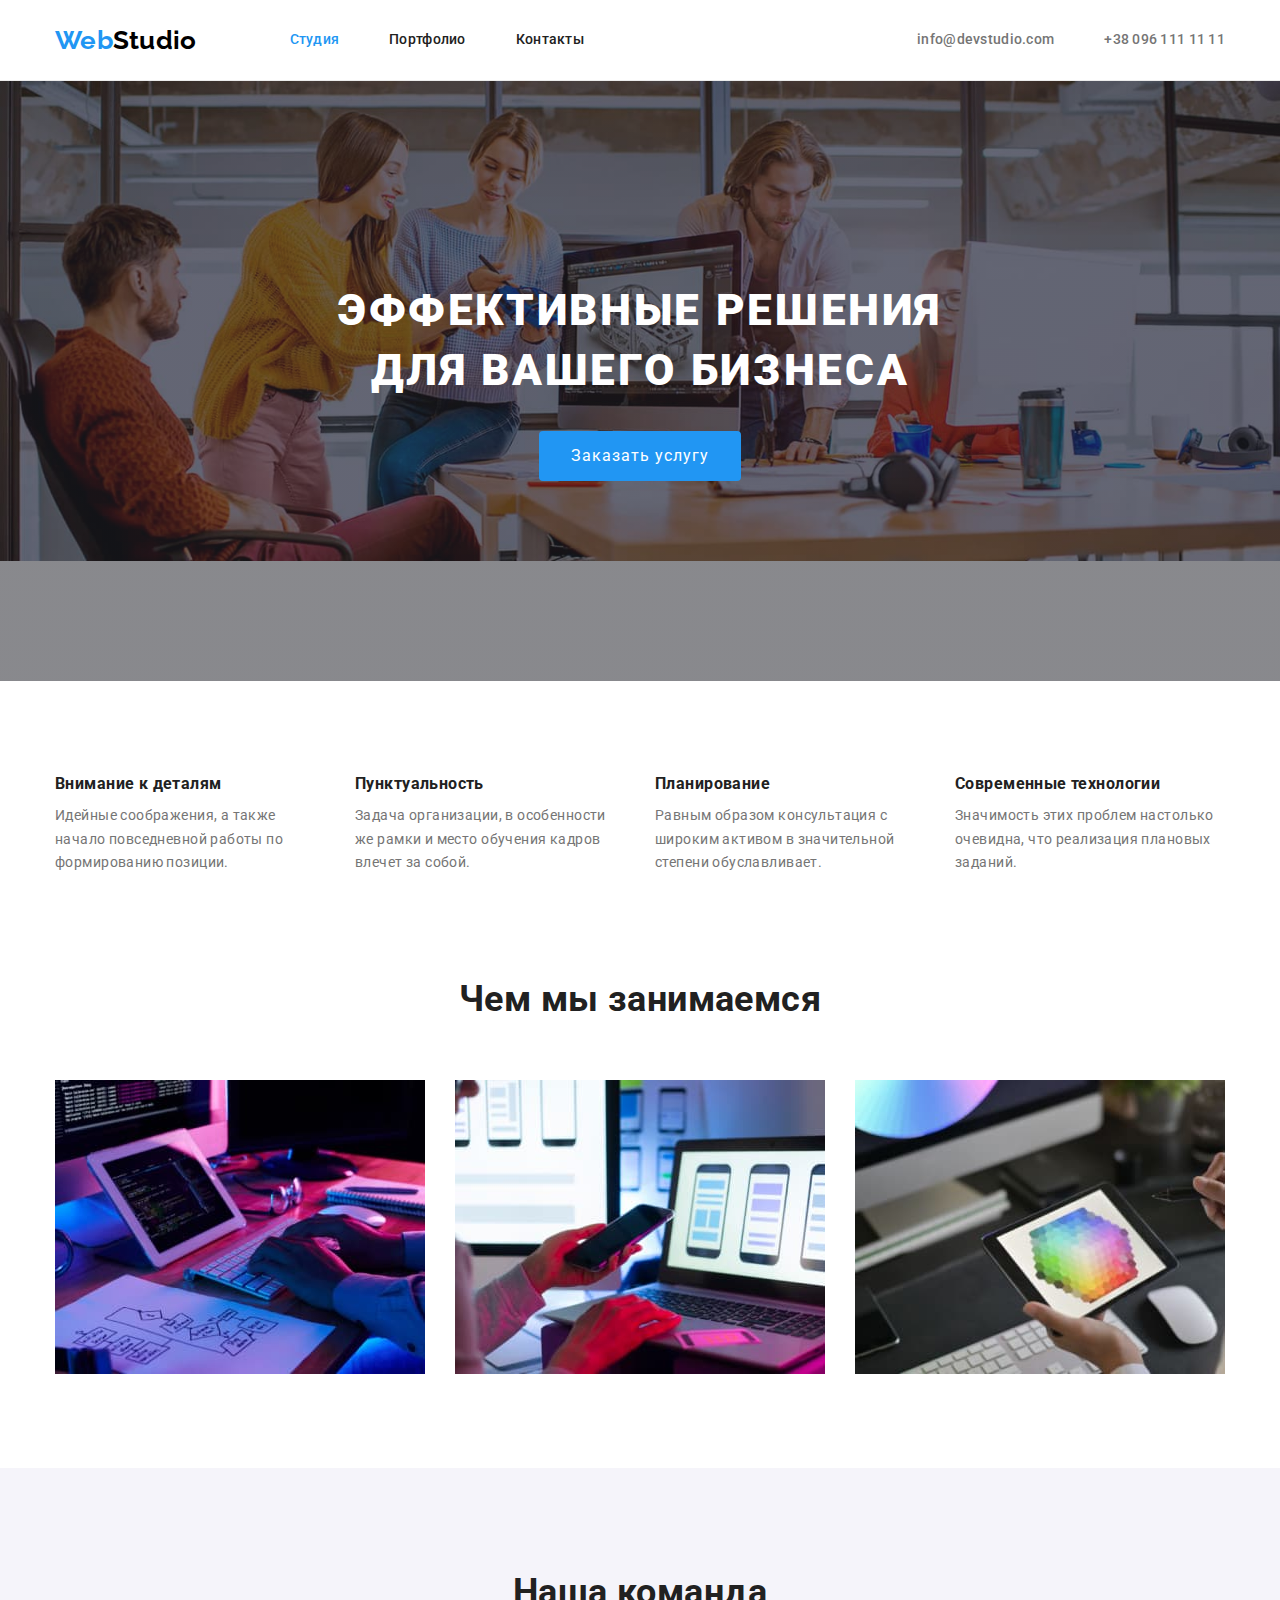
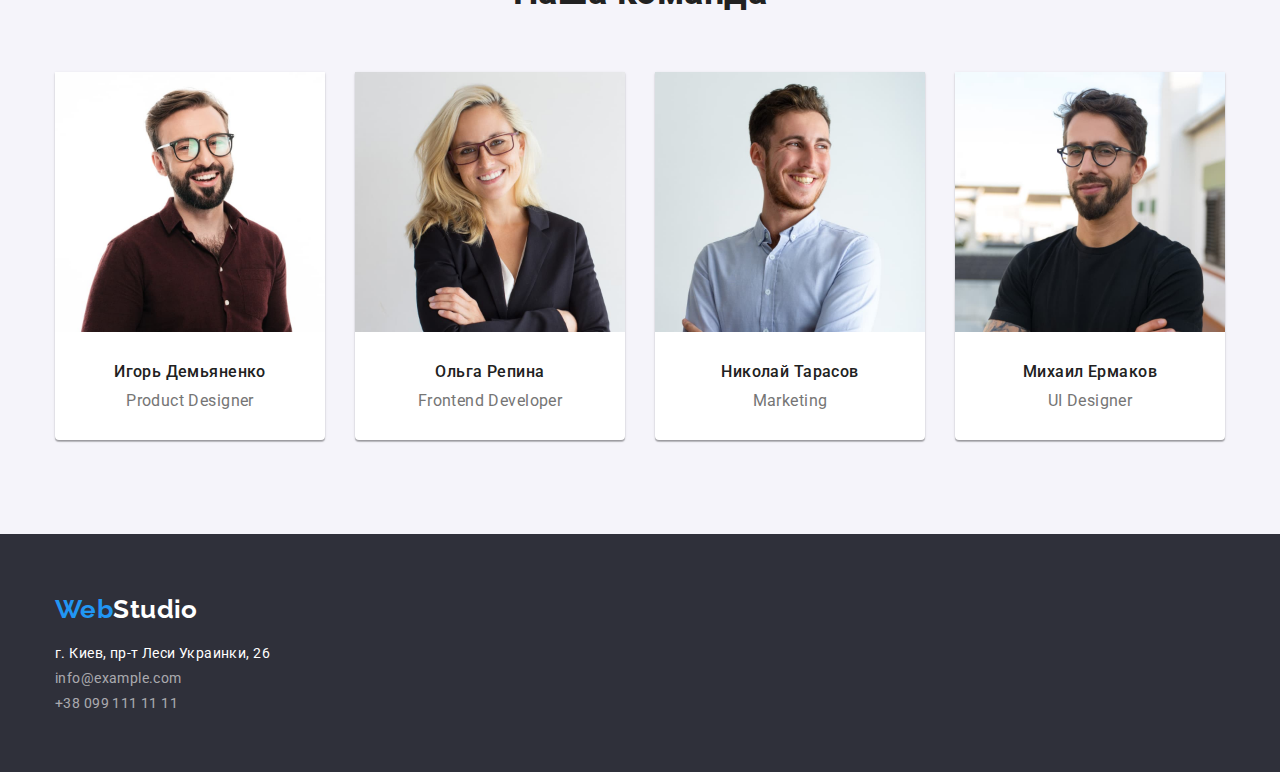
==== commit 0bde3e9c: "подготовка к дз4" ====
--- a/index.html
+++ b/index.html
@@ -31,12 +31,12 @@
 
         <!--Hero-->
 
-        <section class="section-hero">
-            <div class="container">
-                   
+        <section class="hero section">
+            <div class="overlay">
+                <div class="block-hero"> 
                     <h1 class="main-theme">ЭФФЕКТИВНЫЕ РЕШЕНИЯ ДЛЯ ВАШЕГО БИЗНЕСА</h1>
                     <button type="button" class="hero-button">Заказать услугу</button>   
-                    
+                </div>     
                 
             </div>         
         </section>
--- a/css/styles.css
+++ b/css/styles.css
@@ -17,6 +17,7 @@
   --bg-command-color: #f5f4fa;
   --border-bottom-heder: #ececec;
   --border-directions-work-color: #eeeeee;
+  --hero-bg-color: #c4c4c4;
 }
 
 body {
@@ -33,6 +34,7 @@
 }
 
 a {
+  display: block;
   text-decoration: none;
 }
 
@@ -58,6 +60,13 @@
   padding-left: 15px;
 }
 
+.overlay {
+  max-width: 1600px;
+  height: 600px;
+  margin: 0 auto;
+  padding-top: 200px;
+}
+
 /* Header */
 
 .header {
@@ -99,7 +108,6 @@
 }
 
 .nav-link {
-  display: block;
   padding-top: 32px;
   padding-bottom: 32px;
 
@@ -123,7 +131,6 @@
 }
 
 .contact-link {
-  display: block;
   padding-top: 32px;
   padding-bottom: 32px;
 
@@ -136,23 +143,31 @@
 
 /* Hero */
 
-.section-hero,
-.footer {
-  background-color: var(--background-footer-hero);
-}
-
-.section-hero {
-  padding-top: 200px;
-  padding-bottom: 200px;
+.hero.section {
+  padding: 0;
+  background-color: var(--hero-bg-color);
+}
+
+.hero .overlay {
+  background-image: linear-gradient(
+      to bottom,
+      rgba(47, 48, 58, 0.4),
+      rgba(47, 48, 58, 0.4)
+    ),
+    url("../images/hero.jpg");
+  background-size: contain;
+  background-repeat: no-repeat;
+}
+
+.block-hero {
+  width: 696px;
+  margin-left: auto;
+  margin-right: auto;
 }
 
 .main-theme {
   text-align: center;
   margin-bottom: 30px;
-  width: 696px;
-
-  margin-left: auto;
-  margin-right: auto;
 
   font-weight: 900;
   font-size: 44px;
@@ -252,6 +267,8 @@
 
 .bloc-command {
   background-color: var(--white-text-color);
+  box-shadow: 0px 1px 3px rgba(0, 0, 0, 0.12), 0px 1px 1px rgba(0, 0, 0, 0.14),
+    0px 2px 1px rgba(0, 0, 0, 0.2);
   border-radius: 0px 0px 4px 4px;
 }
 
@@ -294,10 +311,10 @@
 .footer {
   padding-top: 60px;
   padding-bottom: 60px;
+  background-color: var(--background-footer-hero);
 }
 
 .log-studio {
-  display: block;
   margin-bottom: 20px;
   font-family: Raleway;
   font-weight: 700;
@@ -365,6 +382,7 @@
   padding-left: 22px;
   border: none;
   cursor: pointer;
+  border-radius: 4px;
 
   background-color: var(--bg-command-color);
 
@@ -380,6 +398,9 @@
 .filter-work .button-filter:focus {
   background-color: var(--accent-text-color);
   color: var(--white-text-color);
+
+  box-shadow: 0px 3px 1px rgba(0, 0, 0, 0.1), 0px 1px 2px rgba(0, 0, 0, 0.08),
+    0px 2px 2px rgba(0, 0, 0, 0.12);
 }
 
 /*Направления работ по фильтру */
@@ -388,6 +409,12 @@
 .scroll {
   display: flex;
   flex-wrap: wrap;
+}
+
+.scroll .works-link:hover,
+.scroll .works-link:focus {
+  box-shadow: 0px 1px 1px rgba(0, 0, 0, 0.12), 0px 4px 4px rgba(0, 0, 0, 0.06),
+    1px 4px 6px rgba(0, 0, 0, 0.16);
 }
 
 .directions-work:not(:nth-child(3n)) {
